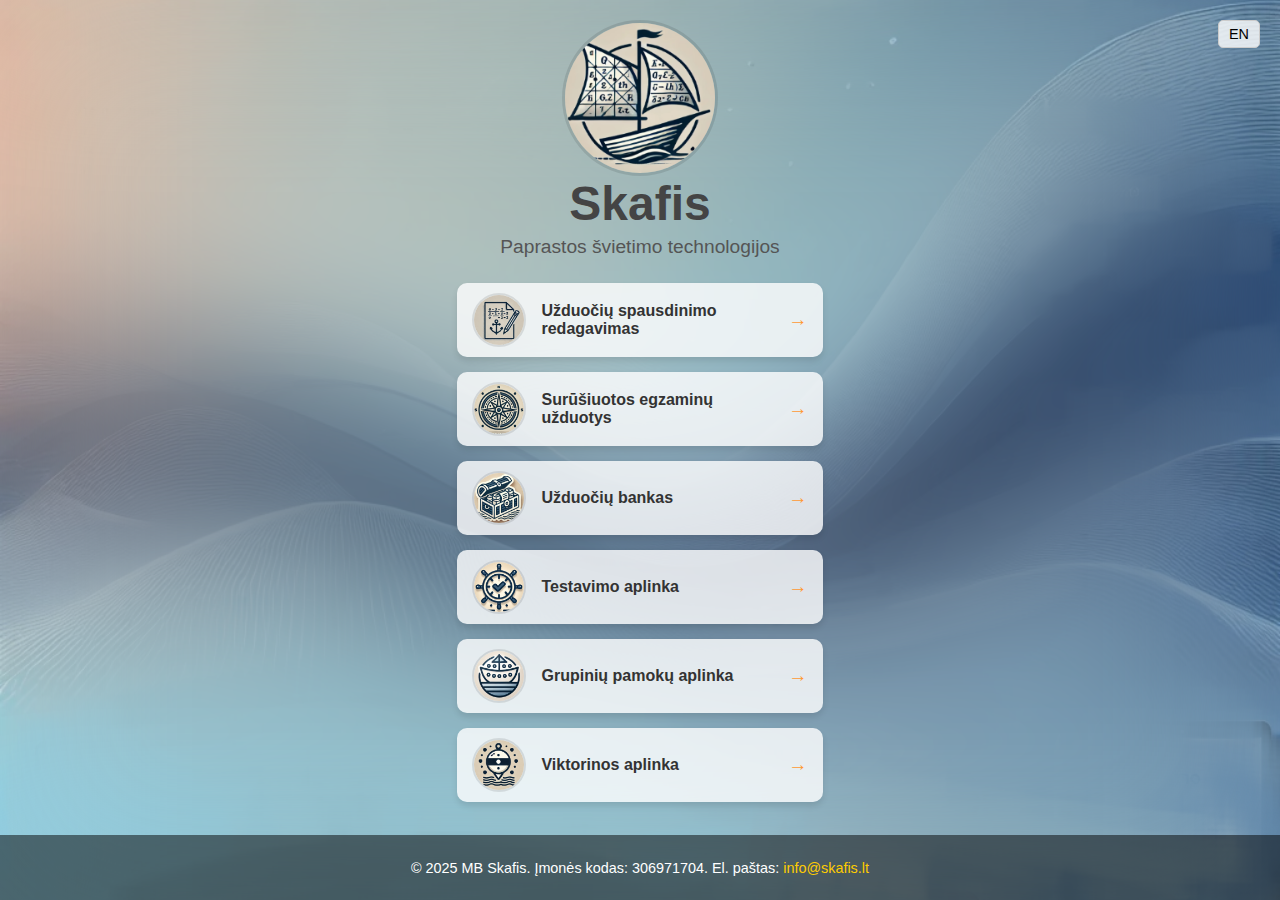
==== public/index.html @ 7ce4bf1a "First prep for deploy version" ====
<!DOCTYPE html>
<html lang="en">
  <head>
    <meta charset="UTF-8" />
    <meta name="viewport" content="width=device-width, initial-scale=1.0" />
    <title>Skafis - Paprastos švietimo technologijos</title>
    <link rel="stylesheet" href="styles.css" />
  </head>
  <body>
    <header>
      <img src="image-4.png" alt="Company Logo" />
      <h1>Skafis</h1>
      <p>Paprastos švietimo technologijos</p>
      <div class="language-toggle">
        <button id="language-btn">EN</button>
      </div>
    </header>

    <main>
      <ul class="application-list">
        <li>
          <img src="image-7.png" alt="Užduočių spausdinimo redagavimas" />
          <a href="https://print.skafis.lt">Užduočių spausdinimo redagavimas</a>
          <span class="arrow">&rarr;</span>
        </li>
        <li>
          <img src="image-1.png" alt="Surūšiuotos egzaminų užduotys" />
          <a href="https://www.vbesort.lt">Surūšiuotos egzaminų užduotys</a>
          <span class="arrow">&rarr;</span>
        </li>
        <li>
          <img src="image-3.png" alt="Užduočių bankas" />
          <a href="https://bankas.skafis.lt">Užduočių bankas</a>
          <span class="arrow">&rarr;</span>
        </li>
        <li>
          <img src="image-2.png" alt="Testavimo aplinka" />
          <a href="https://testai.skafis.lt">Testavimo aplinka</a>
          <span class="arrow">&rarr;</span>
        </li>
        <li>
          <img src="image-5.png" alt="Grupinių pamokų aplinka" />
          <a href="https://pamokos.skafis.lt">Grupinių pamokų aplinka</a>
          <span class="arrow">&rarr;</span>
        </li>
        <li>
          <img src="image-6.png" alt="Viktorinos aplinka" />
          <a href="https://vikto.skafis.lt">Viktorinos aplinka</a>
          <span class="arrow">&rarr;</span>
        </li>
      </ul>
    </main>
    <footer>
      <p>
        &copy; 2025 MB Skafis. Įmonės kodas: 306971704. El. paštas:
        <a href="mailto:info@skafis.lt">info@skafis.lt</a>
      </p>
    </footer>
    <script>
      document
        .getElementById("language-btn")
        .addEventListener("click", function () {
          const button = this;
          const currentLanguage = button.textContent;

          // Toggle language
          if (currentLanguage === "EN") {
            button.textContent = "LT";
            document.querySelector("h1").textContent = "Skafis";
            document.querySelector("p").textContent =
              "Simple educational technologies";
            document.querySelector(".application-list").innerHTML = `
        <li>
          <img src="image-7.png" alt="Content edit and print" />
          <a href="https://print.skafis.lt">Content edit and print</a>
          <span class="arrow">&rarr;</span>
        </li>
        <li>
          <img src="image-1.png" alt="Sorted exam problems" />
          <a href="https://www.vbesort.lt">Sorted exam problems</a>
          <span class="arrow">&rarr;</span>
        </li>
        <li>
          <img src="image-3.png" alt="Content bank" />
          <a href="https://bankas.skafis.lt">Content bank</a>
          <span class="arrow">&rarr;</span>
        </li>
        <li>
          <img src="image-2.png" alt="Testing environment" />
          <a href="https://testai.skafis.lt">Testing environment</a>
          <span class="arrow">&rarr;</span>
        </li>
        <li>
          <img src="image-5.png" alt="Group lessons environment" />
          <a href="https://pamokos.skafis.lt">Group lessons environment</a>
          <span class="arrow">&rarr;</span>
        </li>
        <li>
          <img src="image-6.png" alt="Quiz environment" />
          <a href="https://vikto.skafis.lt">Quiz environment</a>
          <span class="arrow">&rarr;</span>
        </li>
            `;
          } else {
            button.textContent = "EN";
            document.querySelector("h1").textContent = "Skafis";
            document.querySelector("p").textContent =
              "Paprastos švietimo technologijos";
            document.querySelector(".application-list").innerHTML = `
        <li>
          <img src="image-7.png" alt="Užduočių spausdinimo redagavimas" />
          <a href="https://print.skafis.lt">Užduočių spausdinimo redagavimas</a>
          <span class="arrow">&rarr;</span>
        </li>
        <li>
          <img src="image-1.png" alt="Surūšiuotos egzaminų užduotys" />
          <a href="https://www.vbesort.lt">Surūšiuotos egzaminų užduotys</a>
          <span class="arrow">&rarr;</span>
        </li>
        <li>
          <img src="image-3.png" alt="Užduočių bankas" />
          <a href="https://bankas.skafis.lt">Užduočių bankas</a>
          <span class="arrow">&rarr;</span>
        </li>
        <li>
          <img src="image-2.png" alt="Testavimo aplinka" />
          <a href="https://testai.skafis.lt">Testavimo aplinka</a>
          <span class="arrow">&rarr;</span>
        </li>
        <li>
          <img src="image-5.png" alt="Grupinių pamokų aplinka" />
          <a href="https://pamokos.skafis.lt">Grupinių pamokų aplinka</a>
          <span class="arrow">&rarr;</span>
        </li>
        <li>
          <img src="image-6.png" alt="Viktorinos aplinka" />
          <a href="https://vikto.skafis.lt">Viktorinos aplinka</a>
          <span class="arrow">&rarr;</span>
        </li>
            `;
          }
        });
    </script>
  </body>
</html>
---- public/styles.css ----
/* General styles */
body {
  margin: 0;
  min-height: 100vh;
  display: flex;
  flex-direction: column;
  justify-content: space-between;
  align-items: center;
  background: url("image.png") no-repeat center center fixed;
  background-size: cover;
  position: relative;
  overflow: hidden;
  font-family: "Arial", sans-serif;
  color: #333333;
}

html,
body {
  overflow-y: auto;
}

body::before {
  content: "";
  position: absolute;
  top: 0;
  left: 0;
  width: 100%;
  height: 100%;
  background: url("image.png") no-repeat center center fixed;
  background-size: cover;
  filter: blur(80px);
  z-index: -2;
  opacity: 0.9;
}

header {
  text-align: center;
  margin-top: 20px;
  width: 300px;
}

header h1 {
  font-size: 3rem;
  font-weight: bold;
  margin: 0;
  color: #444444;
}

header p {
  font-size: 1.2rem;
  margin: 5px 0;
  color: #555555;
}

main {
  flex-grow: 1;
  display: flex;
  flex-direction: column;
  align-items: center;
}

.application-list {
  list-style: none;
  padding: 0;
  margin: 20px 0;
  width: 90%;
  max-width: 600px;
  display: flex;
  flex-direction: column;
  gap: 15px;
}

.application-list li {
  display: flex;
  align-items: center;
  background: rgba(255, 255, 255, 0.8);
  border-radius: 10px;
  padding: 10px 15px;
  box-shadow: 0px 4px 6px rgba(0, 0, 0, 0.1);
  transition: transform 0.2s, box-shadow 0.2s;
}

.application-list li:hover {
  transform: scale(1.02);
  box-shadow: 0px 6px 10px rgba(0, 0, 0, 0.2);
}

.application-list img {
  width: 50px;
  height: 50px;
  margin-right: 15px;
  border-radius: 50%;
  border: 2px solid rgba(0, 0, 0, 0.1);
}

header img {
  width: 150px; /* Adjust size as needed */
  height: 150px; /* Match the width for a perfect circle */
  border-radius: 50%; /* Makes the image circular */
  margin: 0 auto; /* Centers the image */
  display: block; /* Ensures proper layout in the header */
  border: 3px solid rgba(0, 0, 0, 0.1); /* Optional border for styling */
}

.application-list a {
  flex-grow: 1;
  text-decoration: none;
  color: #333333;
  font-size: 1rem;
  font-weight: bold;
}

.application-list a:hover {
  color: #ff9933;
}

.application-list .arrow {
  font-size: 1.2rem;
  color: #ff9933;
  margin-left: 10px;
}

footer {
  text-align: center;
  padding: 10px 0;
  background: rgba(0, 0, 0, 0.5);
  width: 100%;
  font-size: 0.9rem;
  color: #ffffff;
}

footer a {
  color: #ffcc00;
  text-decoration: none;
  transition: color 0.3s;
}

footer a:hover {
  color: #ffffff;
}

.language-toggle {
  position: absolute;
  top: 20px;
  right: 20px;
  z-index: 10;
}

.language-toggle button {
  background: rgba(255, 255, 255, 0.8);
  border: 1px solid #ccc;
  border-radius: 5px;
  padding: 5px 10px;
  font-size: 0.9rem;
  cursor: pointer;
  transition: background 0.3s, color 0.3s;
}

.language-toggle button:hover {
  background: #ff9933;
  color: #ffffff;
}
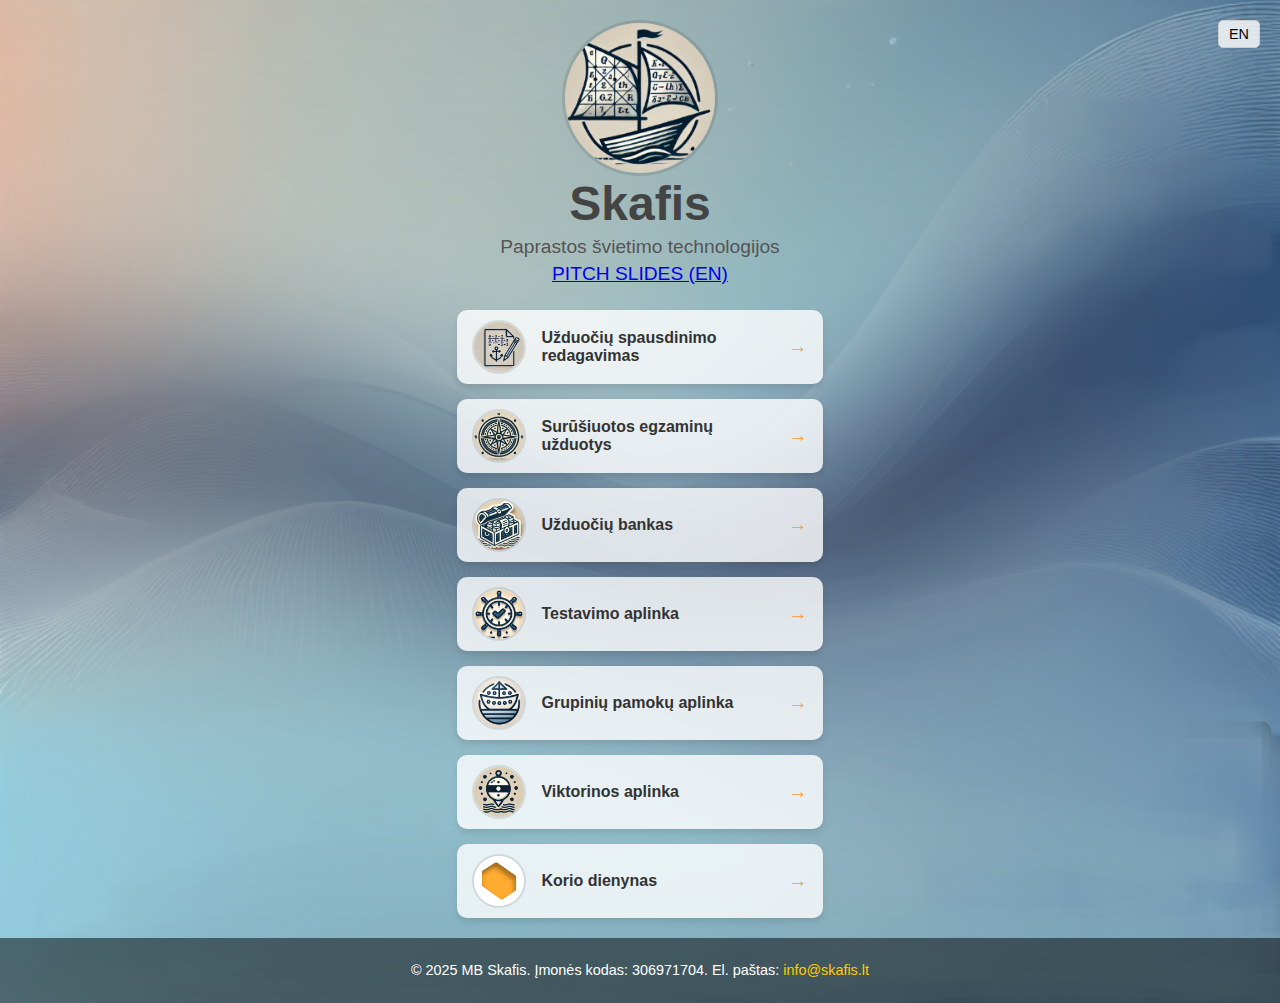
==== commit 94296d34: "Prepare for pitch Brett" ====
--- a/public/index.html
+++ b/public/index.html
@@ -11,6 +11,7 @@
       <img src="image-4.png" alt="Company Logo" />
       <h1>Skafis</h1>
       <p>Paprastos švietimo technologijos</p>
+      <p><a href="skafis_pitch.pdf">PITCH SLIDES (EN)</a></p>
       <div class="language-toggle">
         <button id="language-btn">EN</button>
       </div>
@@ -48,6 +49,11 @@
           <a href="https://vikto.skafis.lt">Viktorinos aplinka</a>
           <span class="arrow">&rarr;</span>
         </li>
+        <li>
+          <img src="image-8.png" alt="Korio dienynas" />
+          <a href="https://koriodienynas.lt">Korio dienynas</a>
+          <span class="arrow">&rarr;</span>
+        </li>
       </ul>
     </main>
     <footer>
@@ -71,13 +77,13 @@
               "Simple educational technologies";
             document.querySelector(".application-list").innerHTML = `
         <li>
-          <img src="image-7.png" alt="Content edit and print" />
-          <a href="https://print.skafis.lt">Content edit and print</a>
+          <img src="image-7.png" alt="Problem sheet generator" />
+          <a href="https://print.skafis.lt">Problem sheet generator</a>
           <span class="arrow">&rarr;</span>
         </li>
         <li>
           <img src="image-1.png" alt="Sorted exam problems" />
-          <a href="https://www.vbesort.lt">Sorted exam problems</a>
+          <a href="https://www.vbesort.lt">🇱🇹 Sorted exam problems</a>
           <span class="arrow">&rarr;</span>
         </li>
         <li>
@@ -86,18 +92,23 @@
           <span class="arrow">&rarr;</span>
         </li>
         <li>
-          <img src="image-2.png" alt="Testing environment" />
-          <a href="https://testai.skafis.lt">Testing environment</a>
+          <img src="image-2.png" alt="Assessment platform" />
+          <a href="https://testai.skafis.lt">Assessment platform</a>
           <span class="arrow">&rarr;</span>
         </li>
         <li>
-          <img src="image-5.png" alt="Group lessons environment" />
-          <a href="https://pamokos.skafis.lt">Group lessons environment</a>
+          <img src="image-5.png" alt="Tutoring management system" />
+          <a href="https://pamokos.skafis.lt">Tutoring management system</a>
           <span class="arrow">&rarr;</span>
         </li>
         <li>
-          <img src="image-6.png" alt="Quiz environment" />
-          <a href="https://vikto.skafis.lt">Quiz environment</a>
+          <img src="image-6.png" alt="Quiz platform" />
+          <a href="https://vikto.skafis.lt">Quiz platform</a>
+          <span class="arrow">&rarr;</span>
+        </li>
+        <li>
+          <img src="image-8.png" alt="Korio learning management system" />
+          <a href="https://koriodienynas.lt">Korio learning management system</a>
           <span class="arrow">&rarr;</span>
         </li>
             `;
@@ -137,6 +148,11 @@
           <a href="https://vikto.skafis.lt">Viktorinos aplinka</a>
           <span class="arrow">&rarr;</span>
         </li>
+        <li>
+          <img src="image-8.png" alt="Korio dienynas" />
+          <a href="https://koriodienynas.lt">Korio dienynas</a>
+          <span class="arrow">&rarr;</span>
+        </li>
             `;
           }
         });
